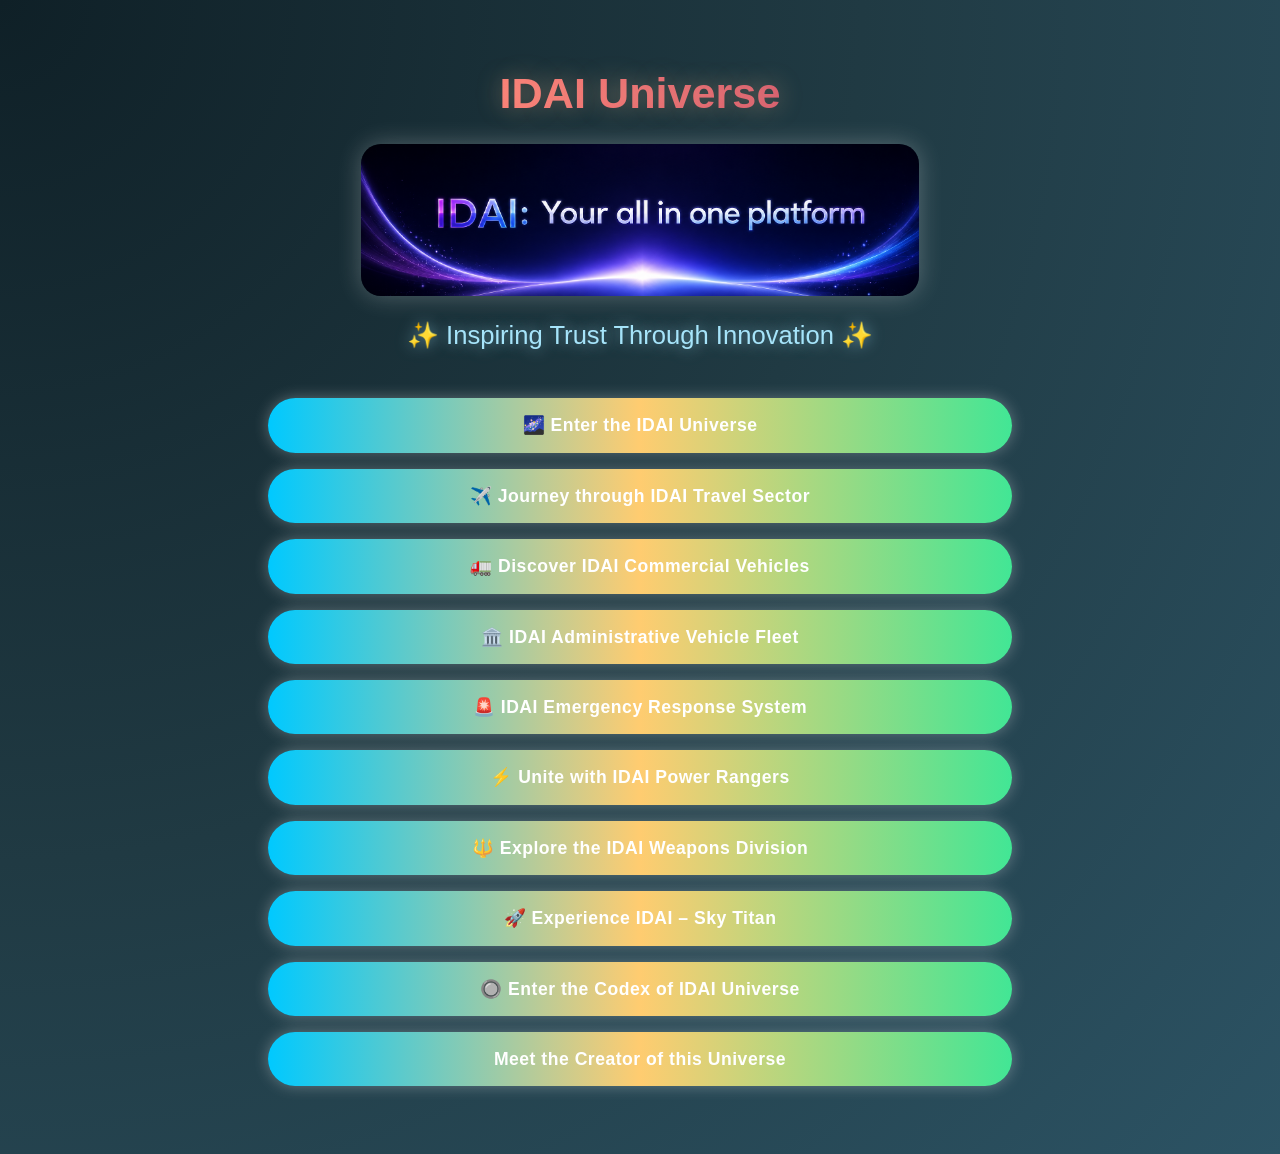
==== Home.html @ 5a6c9d21 "Add files via upload" ====
<!DOCTYPE html>
<html lang="en">
<head>
  <meta charset="UTF-8">
  <meta name="viewport" content="width=device-width, initial-scale=1">
  <title>IDAI Universe: Cosmic Covenant</title>
  <!-- Bootstrap CDN -->
  <link href="https://cdn.jsdelivr.net/npm/bootstrap@5.3.3/dist/css/bootstrap.min.css" rel="stylesheet">
  <link rel="stylesheet" type="text/css" href="Links.css">
</head>
<body>

  <div class="container text-center mt-5">
    <!-- Title -->
    <h1 class="mb-4">IDAI Universe</h1>

    <!-- Intro Image --> 
    <img src="Intro.png" alt="Gateway to the IDAI Universe" class="img-fluid mb-4">

    <!-- Slogan -->
    <h3 class="mb-5">✨ Inspiring Trust Through Innovation ✨</h3>

    <!-- Navigation Buttons -->
<div class="d-grid gap-3 col-8 mx-auto">
  <a href="https://rayaantasnim.github.io/username.github.io-IDAI-company-/Home.html" class="btn btn-primary">🌌 Enter the IDAI Universe</a>

  <a href="https://rayaantasnim.github.io/IDAI-Travel-Sector/Navbar%20by%20Boosttrap.html" class="btn btn-primary">✈️ Journey through IDAI Travel Sector</a>

  <a href="https://rayaantasnim.github.io/IDAI-Vehicle-sector/" class="btn btn-primary">🚛 Discover IDAI Commercial Vehicles</a>

  <a href="https://rayaantasnim.github.io/admin-car/" class="btn btn-primary">🏛️ IDAI Administrative Vehicle Fleet</a>

  <a href="https://rayaantasnim.github.io/IDAI-Rescue-Force-/" class="btn btn-primary">🚨 IDAI Emergency Response System</a>

  <a href="https://rayaantasnim.github.io/Power-Rangers/" class="btn btn-primary">⚡ Unite with IDAI Power Rangers</a>

  <a href="https://rayaantasnim.github.io/IDAI-Weapons-Sector/" class="btn btn-primary">🔱 Explore the IDAI Weapons Division</a>

  <a href="https://rayaantasnim.github.io/username.github.io-sky-titan/" class="btn btn-primary">🚀 Experience IDAI – Sky Titan</a>

  <a href="https://rayaantasnim.github.io/IDAI-Strange/" class="btn btn-primary">🔘 Enter the Codex of IDAI Universe</a>

  <a href="https://rayaantasnim.github.io/Rayaan-Tasnim/" class="btn btn-primary">Meet the Creator of this Universe</a>
</div><br><br>

  <!-- Bootstrap JS (optional) -->
  <script src="https://cdn.jsdelivr.net/npm/bootstrap@5.3.3/dist/js/bootstrap.bundle.min.js"></script>
</body>
</html>
---- Links.css ----
/* ===== Global Reset ===== */
* {
  margin: 0;
  padding: 0;
  box-sizing: border-box;
  font-family: 'Segoe UI', 'Roboto', sans-serif;
}

/* ===== Body Styling ===== */
body {
  background: radial-gradient(circle at top left, #0f2027, #203a43, #2c5364);
  color: #e0e0e0;
  padding: 20px;
  overflow-x: hidden;
}

/* ===== Headings ===== */
h1 {
  font-size: 2.7rem;
  font-weight: 700;
  background: linear-gradient(90deg, #ffcc70, #ff8177, #cf556c, #6a82fb);
  -webkit-background-clip: text;
  -webkit-text-fill-color: transparent;
  text-shadow: 0 0 25px rgba(255, 200, 150, 0.4);
  margin-bottom: 25px;
  transition: transform 0.4s ease;
}
h1:hover {
  transform: scale(1.05);
  text-shadow: 0 0 40px rgba(255, 200, 150, 0.7);
}

h3 {
  font-size: 1.6rem;
  font-weight: 500;
  color: #a6e4fa;
  text-shadow: 0 0 15px rgba(166, 228, 250, 0.6);
  margin-bottom: 40px;
  transition: transform 0.4s ease;
}
h3:hover {
  transform: scale(1.05);
  text-shadow: 0 0 25px rgba(166, 228, 250, 0.9);
}

/* ===== Intro Image ===== */
img {
  width: 50%;
  border-radius: 20px;
  box-shadow: 0 0 25px rgba(255, 255, 255, 0.25);
  transition: transform 0.4s ease, box-shadow 0.4s ease;
}
img:hover {
  transform: scale(1.05);
  box-shadow: 0 0 40px rgba(255, 255, 255, 0.4);
}

/* ===== Wave Animation ===== */
@keyframes oceanWave {
  0% { background-position: 0% 50%; }
  100% { background-position: 200% 50%; }
}

/* ===== Buttons ===== */
.btn-primary {
  border: none;
  border-radius: 50px; /* tube-like */
  padding: 14px 28px;
  font-size: 1.1rem;
  font-weight: 600;
  color: #fff;
  letter-spacing: 0.5px;
  transition: all 0.4s ease;
  background: linear-gradient(
    270deg,
    #6a82fb,
    #fc5c7d,
    #42e695,
    #ffcc70,
    #00c9ff
  );
  background-size: 200% 200%;
  animation: oceanWave 5s linear infinite;
  box-shadow: 0 0 15px rgba(255,255,255,0.3);
}

/* Hover intensifies wave + glow */
.btn-primary:hover {
  transform: translateY(-3px) scale(1.05);
  box-shadow: 0 0 25px rgba(255,255,255,0.6);
  animation-duration: 2.5s; /* faster wave on hover */
}


@media (max-width: 1100px) {
  .d-grid.col-8 {
    width: 100% !important;   /* override col-8 */
    max-width: 100% !important;
  }

  mb-4{
    font-size: 2rem !important;
  }

  img {
    width: 80% !important;
    border-radius: 20px;
    box-shadow: 0 0 30px rgba(255, 255, 255, 0.35);
    transition: transform 0.4s ease, box-shadow 0.4s ease;
  }

  .d-grid.gap-3 { gap: 0px !important; }


  img:hover {
    transform: scale(1.05);
    box-shadow: 0 0 45px rgba(255, 255, 255, 0.5);
  }

  .btn-primary {
    width: 90% !important;
    border-radius: 50px !important; /* tube-like */
    margin: 15px auto !important;
    display: block !important;
    padding: 16px !important;
    font-size: 1.2rem !important;
    background: linear-gradient(
      270deg,
      #6a82fb,
      #fc5c7d,
      #42e695,
      #ffcc70,
      #00c9ff
    );
    background-size: 200% 200%;
    animation: oceanWave 5s linear infinite;
    box-shadow: 0 0 20px rgba(255,255,255,0.4);
    transition: all 0.4s ease;
  }

  .btn-primary:hover {
    transform: translateY(-3px) scale(1.05);
    box-shadow: 0 0 30px rgba(255,255,255,0.7);
    animation-duration: 2.5s; /* faster wave on hover */
  }
}
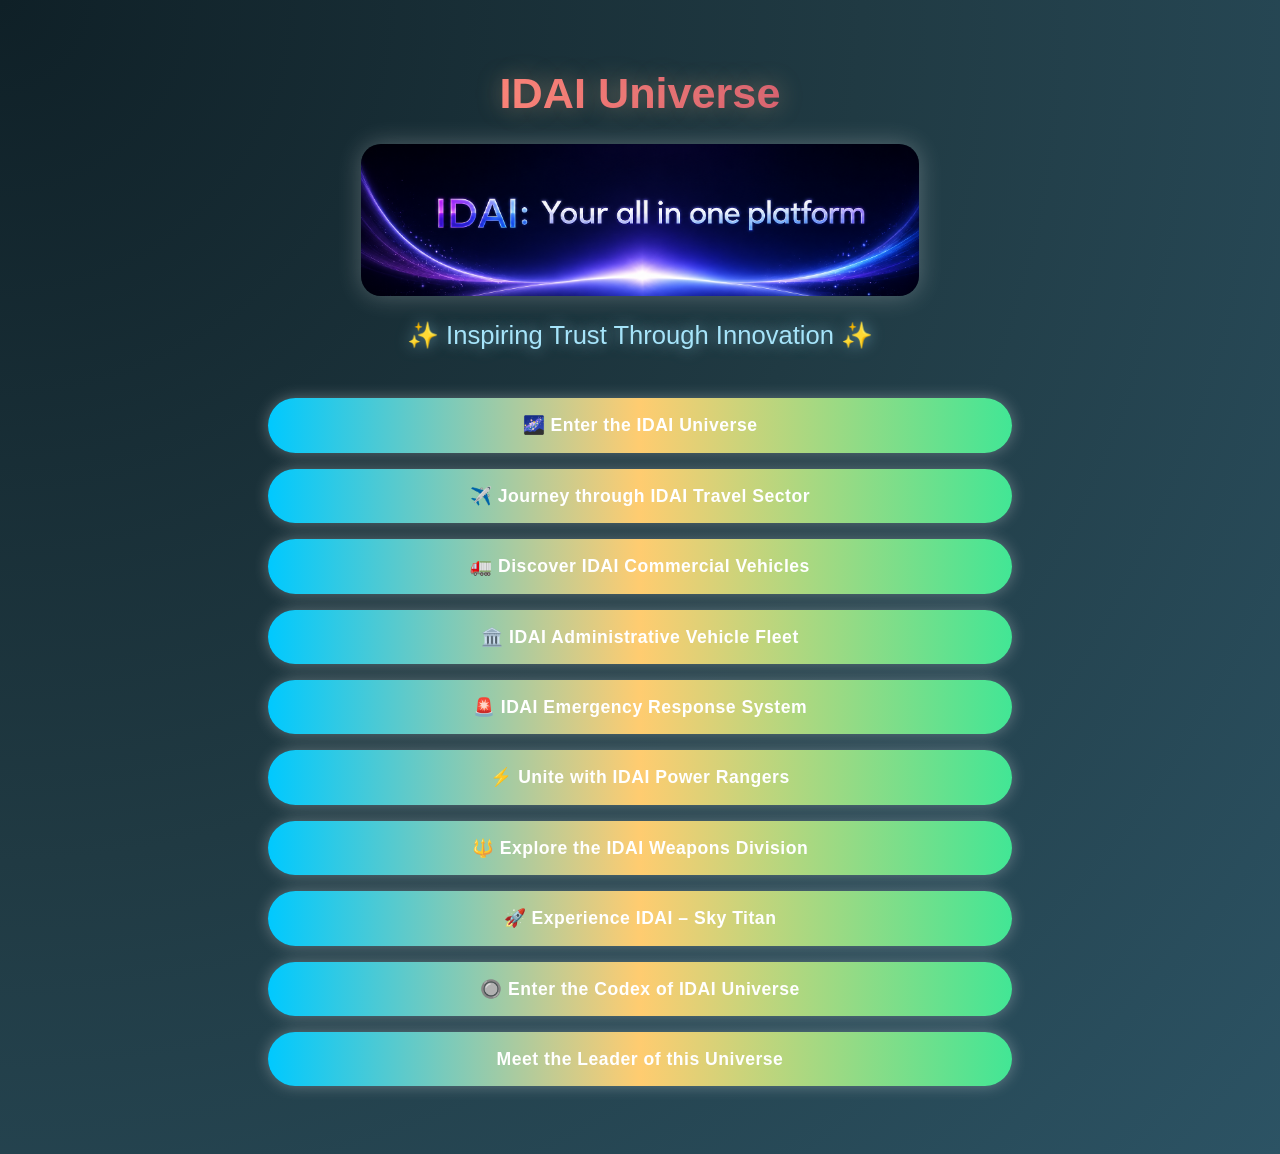
==== commit 2470e961: "Add files via upload" ====
--- a/Home.html
+++ b/Home.html
@@ -40,7 +40,7 @@
 
   <a href="https://rayaantasnim.github.io/IDAI-Strange/" class="btn btn-primary">🔘 Enter the Codex of IDAI Universe</a>
 
-  <a href="https://rayaantasnim.github.io/Rayaan-Tasnim/" class="btn btn-primary">Meet the Creator of this Universe</a>
+  <a href="https://rayaantasnim.github.io/Rayaan-Tasnim/" class="btn btn-primary">Meet the Leader of this Universe</a>
 </div><br><br>
 
   <!-- Bootstrap JS (optional) -->
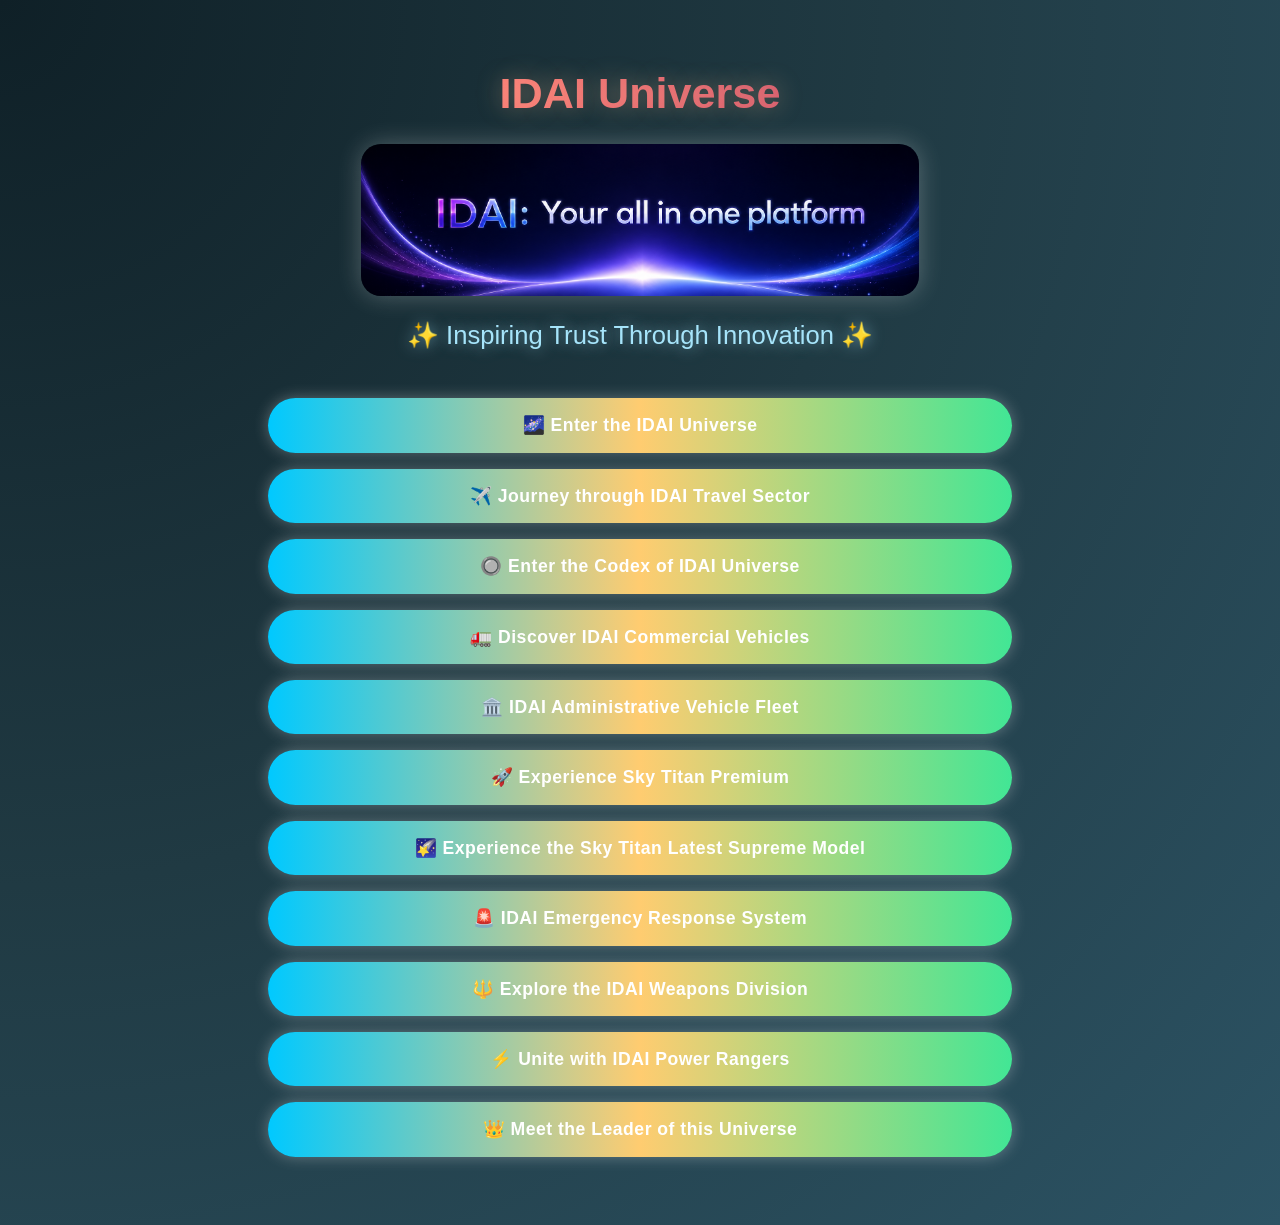
==== commit 55261997: "Add files via upload" ====
--- a/Home.html
+++ b/Home.html
@@ -22,26 +22,28 @@
 
     <!-- Navigation Buttons -->
 <div class="d-grid gap-3 col-8 mx-auto">
+  <!-- Entry Point -->
   <a href="https://rayaantasnim.github.io/username.github.io-IDAI-company-/Home.html" class="btn btn-primary">🌌 Enter the IDAI Universe</a>
 
+  <!-- Exploration & Travel -->
   <a href="https://rayaantasnim.github.io/IDAI-Travel-Sector/Navbar%20by%20Boosttrap.html" class="btn btn-primary">✈️ Journey through IDAI Travel Sector</a>
+  <a href="https://rayaantasnim.github.io/IDAI-Strange/" class="btn btn-primary">🔘 Enter the Codex of IDAI Universe</a>
 
+  <!-- Vehicles & Fleets -->
   <a href="https://rayaantasnim.github.io/IDAI-Vehicle-sector/" class="btn btn-primary">🚛 Discover IDAI Commercial Vehicles</a>
+  <a href="https://rayaantasnim.github.io/admin-car/" class="btn btn-primary">🏛️ IDAI Administrative Vehicle Fleet</a>
+  <a href="https://rayaantasnim.github.io/username.github.io-sky-titan/" class="btn btn-primary">🚀 Experience Sky Titan Premium</a>
+  <a href="https://rayaantasnim.github.io/Supreme-Sky-Titan" class="btn btn-primary">🌠 Experience the Sky Titan Latest Supreme Model</a>
 
-  <a href="https://rayaantasnim.github.io/admin-car/" class="btn btn-primary">🏛️ IDAI Administrative Vehicle Fleet</a>
-
+  <!-- Protection & Power -->
   <a href="https://rayaantasnim.github.io/IDAI-Rescue-Force-/" class="btn btn-primary">🚨 IDAI Emergency Response System</a>
-
+  <a href="https://rayaantasnim.github.io/IDAI-Weapons-Sector/" class="btn btn-primary">🔱 Explore the IDAI Weapons Division</a>
   <a href="https://rayaantasnim.github.io/Power-Rangers/" class="btn btn-primary">⚡ Unite with IDAI Power Rangers</a>
 
-  <a href="https://rayaantasnim.github.io/IDAI-Weapons-Sector/" class="btn btn-primary">🔱 Explore the IDAI Weapons Division</a>
-
-  <a href="https://rayaantasnim.github.io/username.github.io-sky-titan/" class="btn btn-primary">🚀 Experience IDAI – Sky Titan</a>
-
-  <a href="https://rayaantasnim.github.io/IDAI-Strange/" class="btn btn-primary">🔘 Enter the Codex of IDAI Universe</a>
-
-  <a href="https://rayaantasnim.github.io/Rayaan-Tasnim/" class="btn btn-primary">Meet the Leader of this Universe</a>
-</div><br><br>
+  <!-- Leadership -->
+  <a href="https://rayaantasnim.github.io/Rayaan-Tasnim/" class="btn btn-primary">👑 Meet the Leader of this Universe</a>
+</div>
+<br><br>
 
   <!-- Bootstrap JS (optional) -->
   <script src="https://cdn.jsdelivr.net/npm/bootstrap@5.3.3/dist/js/bootstrap.bundle.min.js"></script>
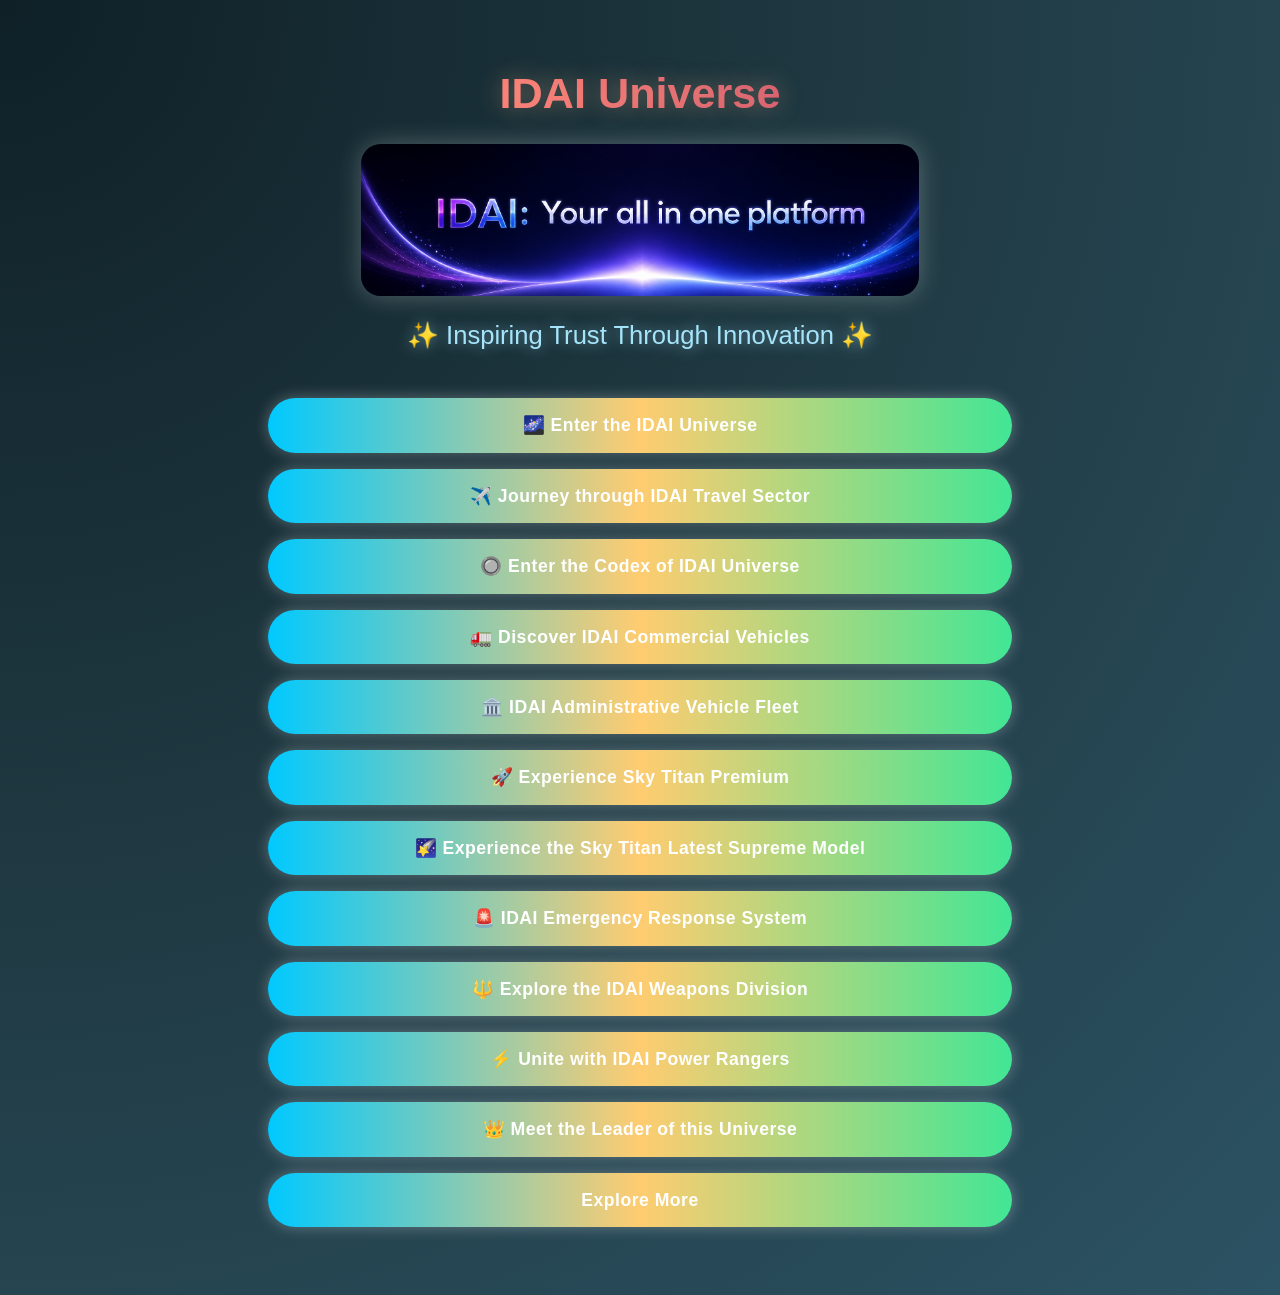
==== commit 15da90fd: "Add files via upload" ====
--- a/Home.html
+++ b/Home.html
@@ -42,6 +42,7 @@
 
   <!-- Leadership -->
   <a href="https://rayaantasnim.github.io/Rayaan-Tasnim/" class="btn btn-primary">👑 Meet the Leader of this Universe</a>
+  <a href="https://rayaantasnim.github.io/IDAI-Secret-Folder/Check.html" class="btn btn-primary">Explore More</a>
 </div>
 <br><br>
 
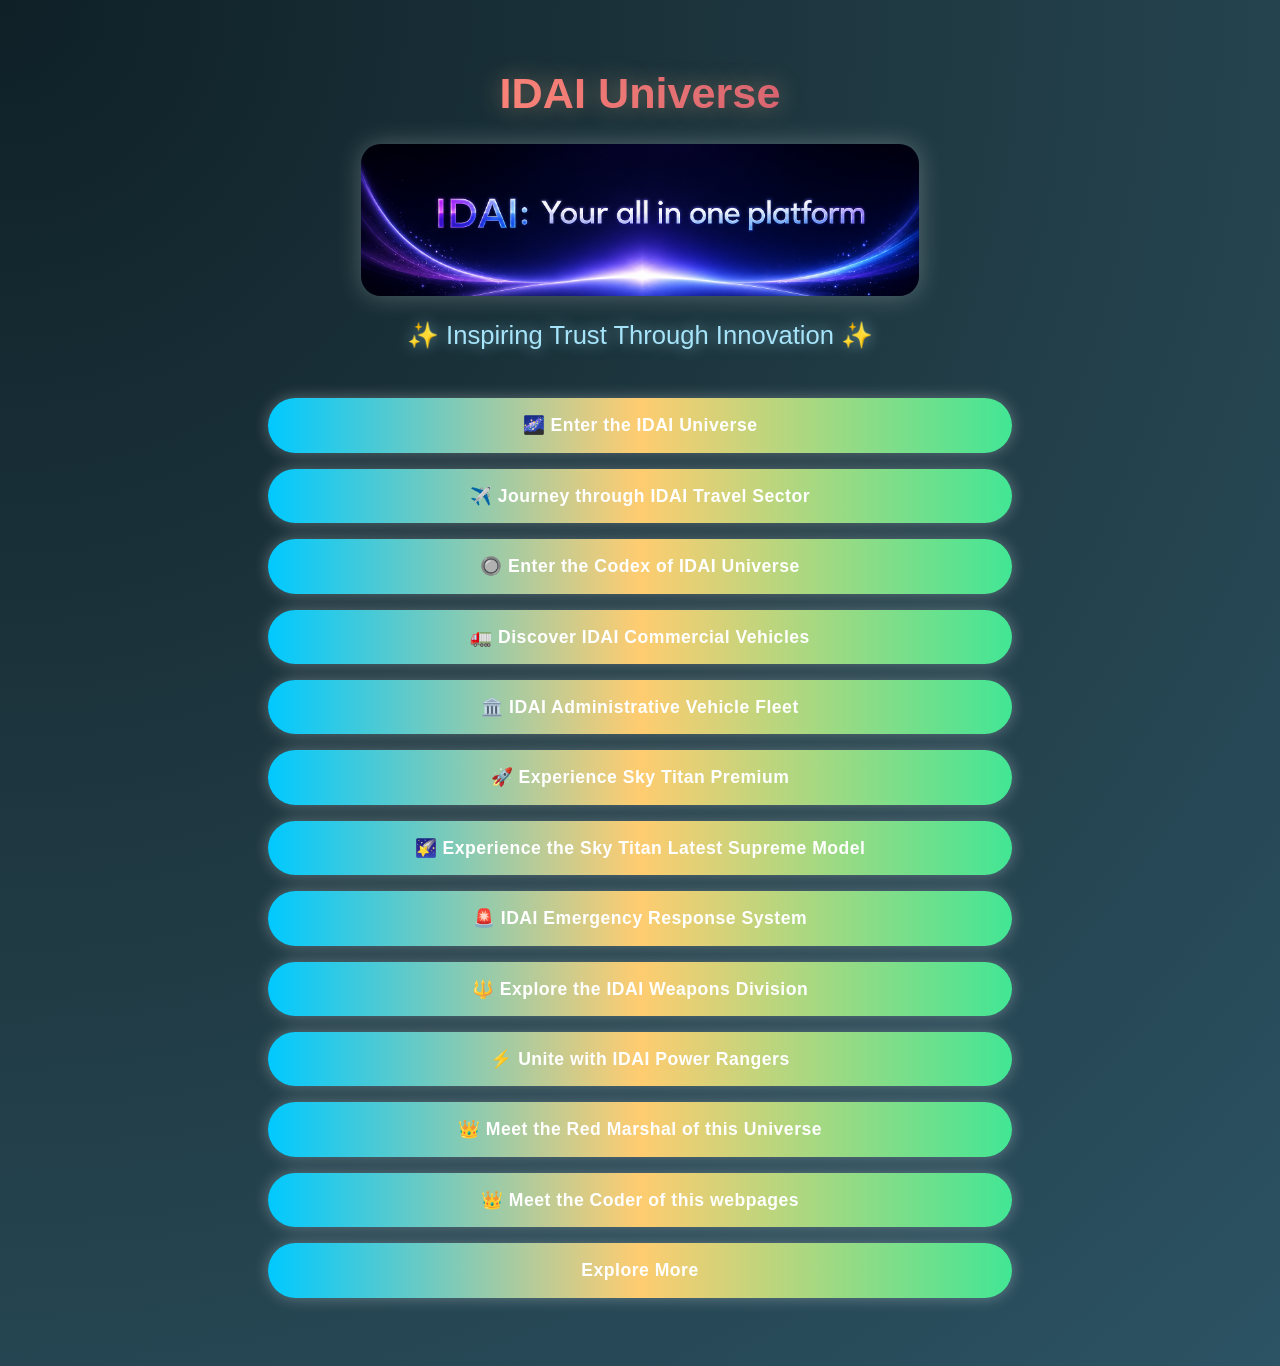
==== commit c4d76a2a: "Add files via upload" ====
--- a/Home.html
+++ b/Home.html
@@ -41,7 +41,8 @@
   <a href="https://rayaantasnim.github.io/Power-Rangers/" class="btn btn-primary">⚡ Unite with IDAI Power Rangers</a>
 
   <!-- Leadership -->
-  <a href="https://rayaantasnim.github.io/Rayaan-Tasnim/" class="btn btn-primary">👑 Meet the Leader of this Universe</a>
+  <a href="https://rayaantasnim.github.io/IDAI-Red-Marshal/index.html" class="btn btn-primary">👑 Meet the Red Marshal of this Universe</a>
+  <a href="https://rayaantasnim.github.io/Rayaan-Tasnim/" class="btn btn-primary">👑 Meet the Coder of this webpages</a>
   <a href="https://rayaantasnim.github.io/IDAI-Secret-Folder/Check.html" class="btn btn-primary">Explore More</a>
 </div>
 <br><br>
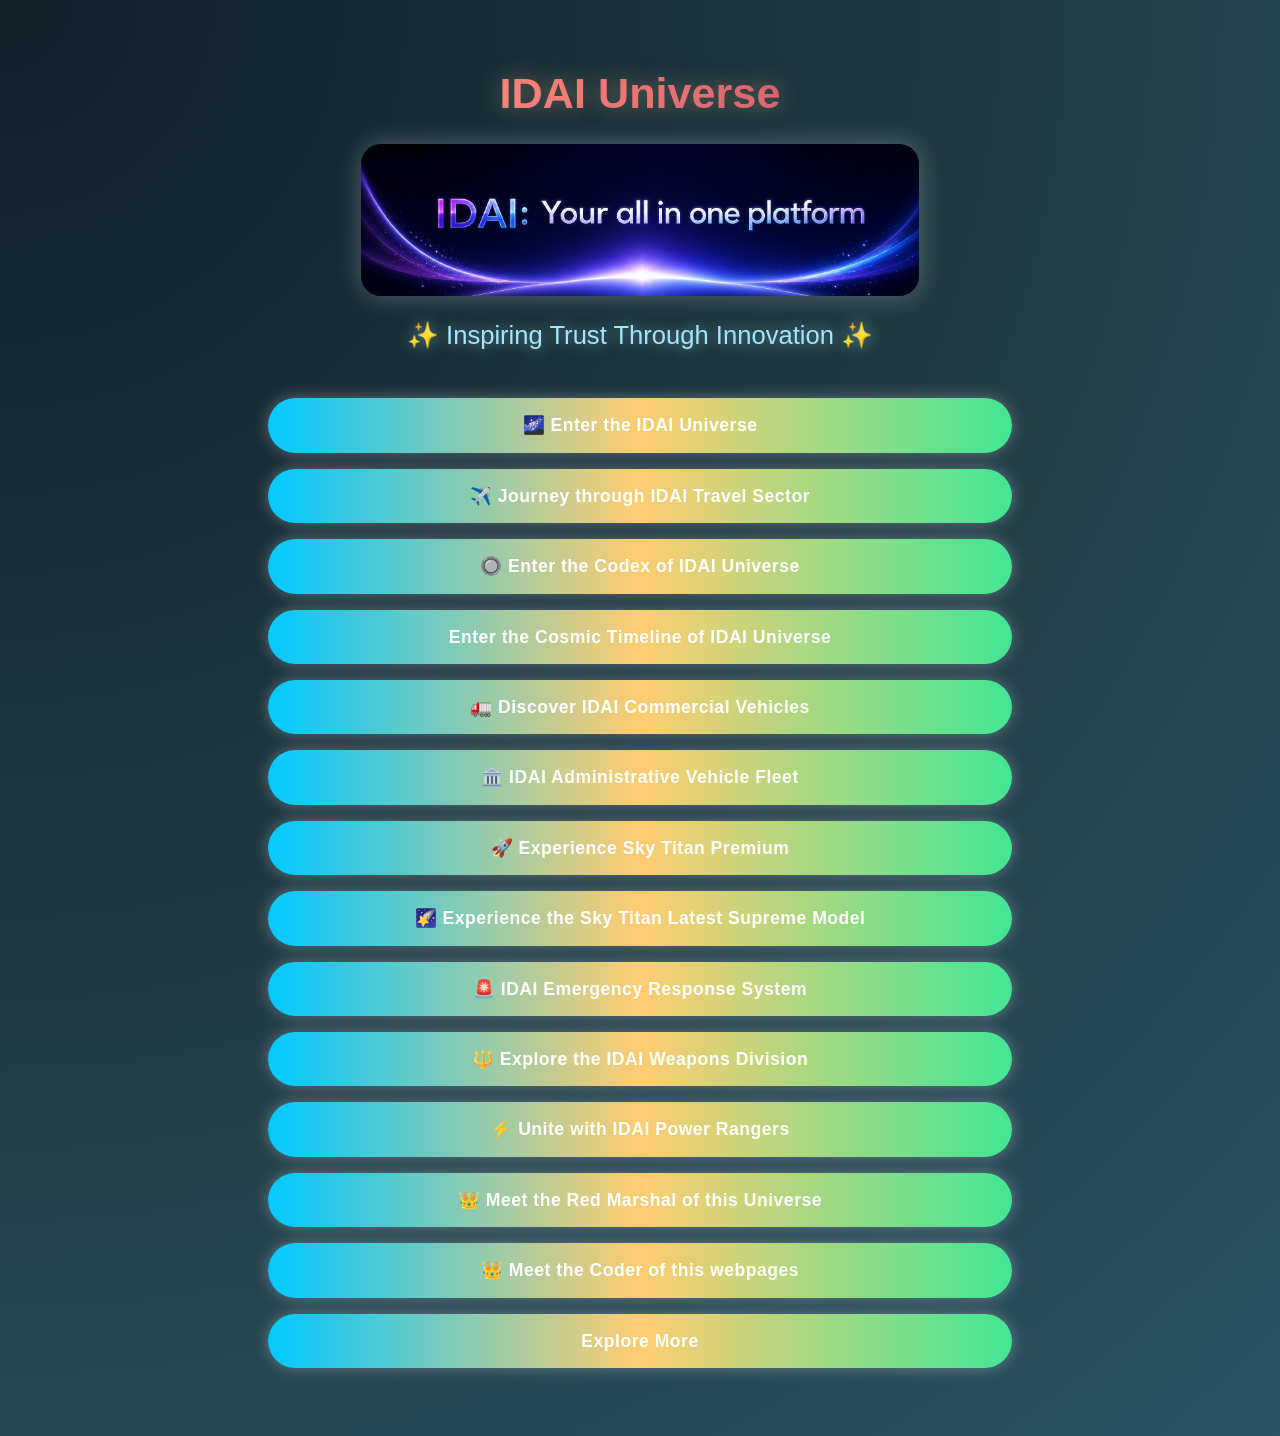
==== commit edc97b8d: "Add files via upload" ====
--- a/Home.html
+++ b/Home.html
@@ -28,6 +28,7 @@
   <!-- Exploration & Travel -->
   <a href="https://rayaantasnim.github.io/IDAI-Travel-Sector/Navbar%20by%20Boosttrap.html" class="btn btn-primary">✈️ Journey through IDAI Travel Sector</a>
   <a href="https://rayaantasnim.github.io/IDAI-Strange/" class="btn btn-primary">🔘 Enter the Codex of IDAI Universe</a>
+  <a href="https://rayaantasnim.github.io/IDAI-Timeline/index.html" class="btn btn-primary">Enter the Cosmic Timeline of IDAI Universe</a>
 
   <!-- Vehicles & Fleets -->
   <a href="https://rayaantasnim.github.io/IDAI-Vehicle-sector/" class="btn btn-primary">🚛 Discover IDAI Commercial Vehicles</a>
@@ -43,7 +44,7 @@
   <!-- Leadership -->
   <a href="https://rayaantasnim.github.io/IDAI-Red-Marshal/index.html" class="btn btn-primary">👑 Meet the Red Marshal of this Universe</a>
   <a href="https://rayaantasnim.github.io/Rayaan-Tasnim/" class="btn btn-primary">👑 Meet the Coder of this webpages</a>
-  <a href="https://rayaantasnim.github.io/IDAI-Secret-Folder/Check.html" class="btn btn-primary">Explore More</a>
+  <a href="https://rayaantasnim.github.io/IDAI-Detabase/" class="btn btn-primary">Explore More</a>
 </div>
 <br><br>
 
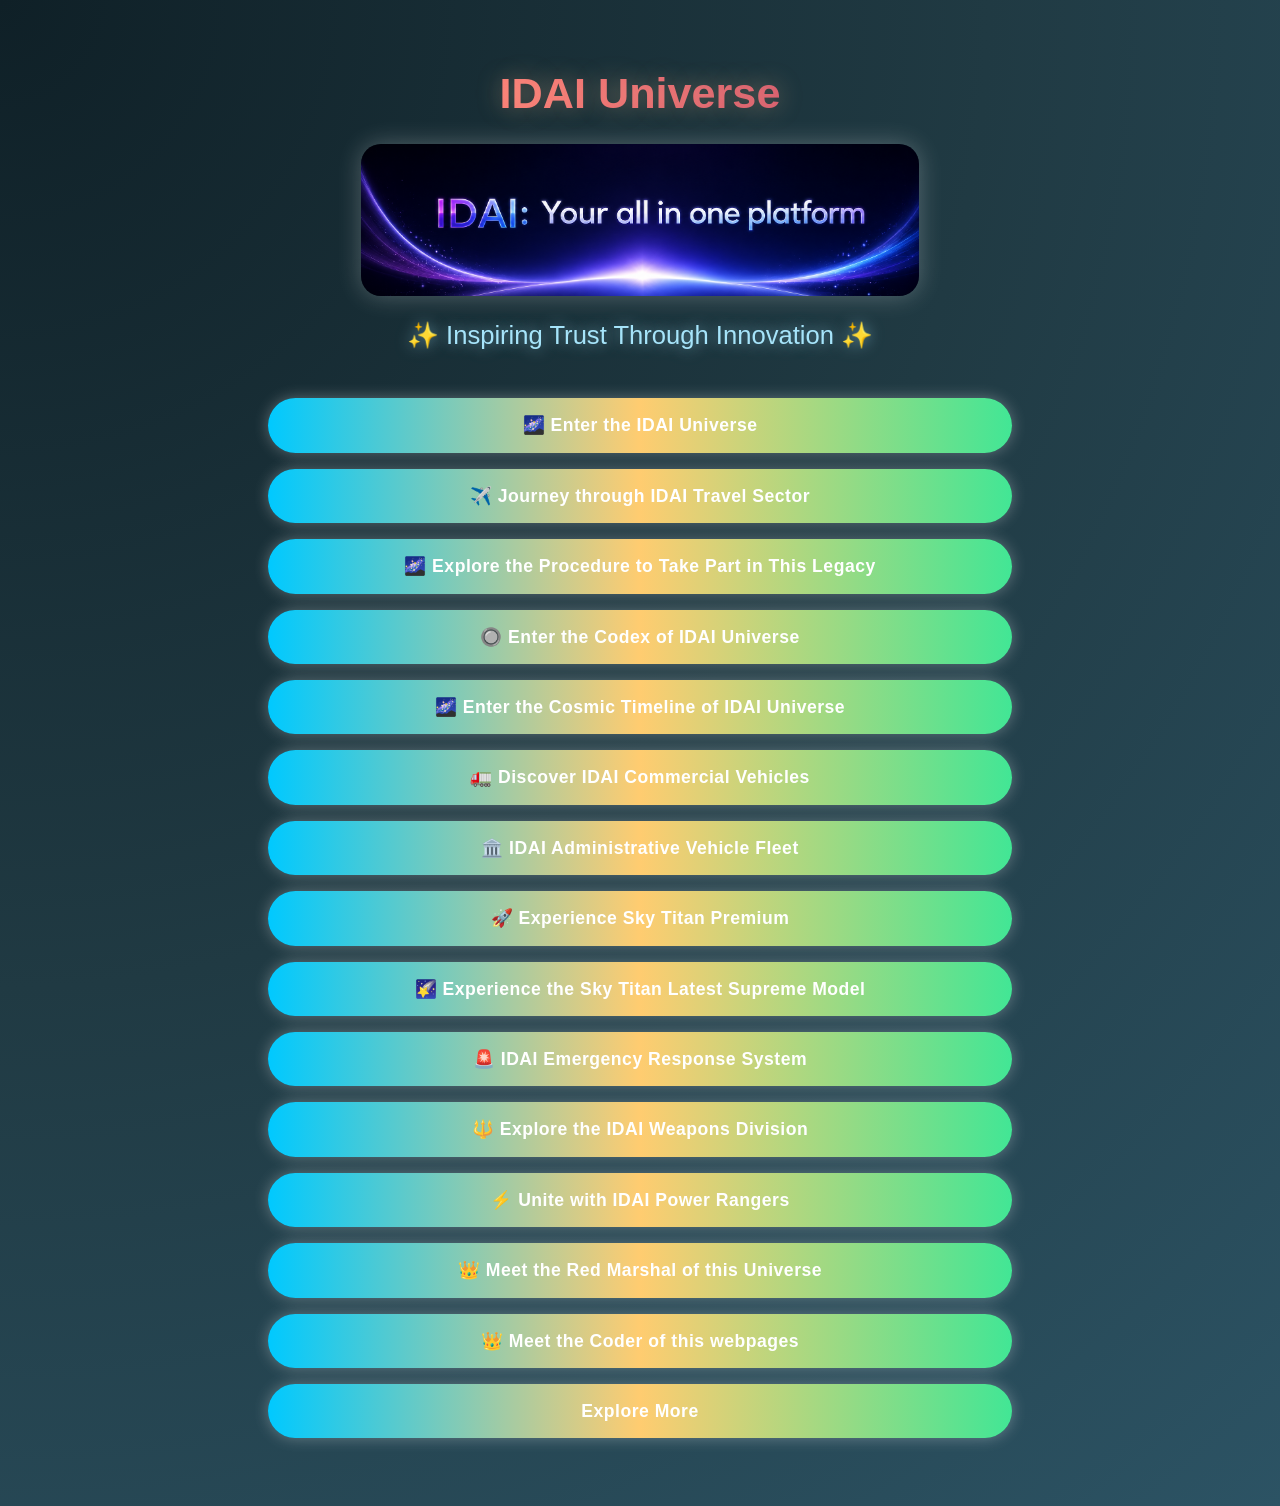
==== commit 2f611e92: "Update Home.html" ====
--- a/Home.html
+++ b/Home.html
@@ -27,8 +27,9 @@
 
   <!-- Exploration & Travel -->
   <a href="https://rayaantasnim.github.io/IDAI-Travel-Sector/Navbar%20by%20Boosttrap.html" class="btn btn-primary">✈️ Journey through IDAI Travel Sector</a>
+  <a href="https://rayaantasnim.github.io/IDAI-Cosmic-Vanguard-Academy/" class="btn btn-primary">🌌 Explore the Procedure to Take Part in This Legacy</a>
   <a href="https://rayaantasnim.github.io/IDAI-Strange/" class="btn btn-primary">🔘 Enter the Codex of IDAI Universe</a>
-  <a href="https://rayaantasnim.github.io/IDAI-Timeline/index.html" class="btn btn-primary">Enter the Cosmic Timeline of IDAI Universe</a>
+  <a href="https://rayaantasnim.github.io/IDAI-Timeline/index.html" class="btn btn-primary">🌌 Enter the Cosmic Timeline of IDAI Universe</a>
 
   <!-- Vehicles & Fleets -->
   <a href="https://rayaantasnim.github.io/IDAI-Vehicle-sector/" class="btn btn-primary">🚛 Discover IDAI Commercial Vehicles</a>
